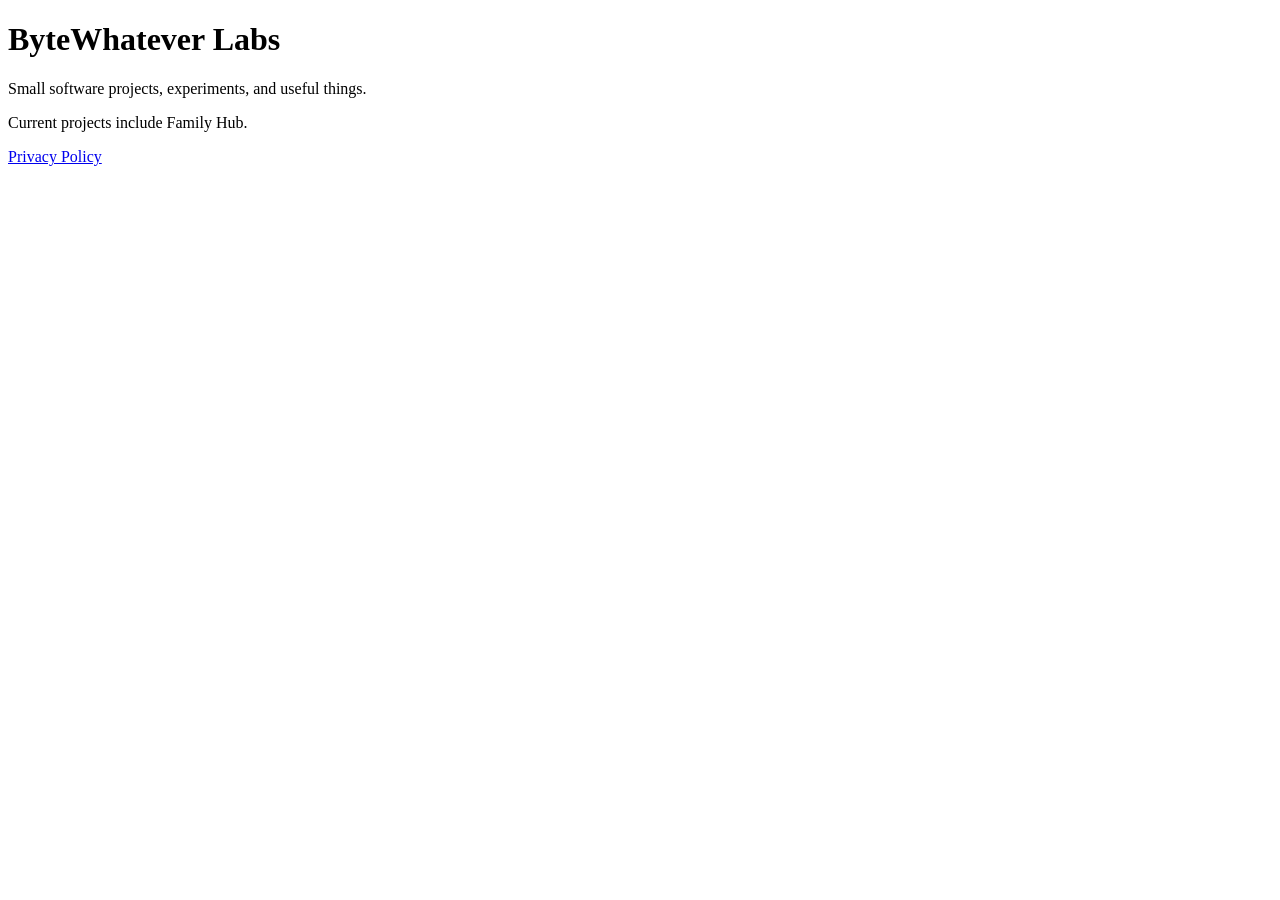
==== index.html @ 075445c0 "Add initial index.html file with basic structure" ====
<!doctype html>
<html lang="en">
<head>
  <meta charset="utf-8">
  <meta name="viewport" content="width=device-width, initial-scale=1">
  <title>ByteWhatever Labs</title>
</head>
<body>
  <h1>ByteWhatever Labs</h1>
  <p>Small software projects, experiments, and useful things.</p>
  <p>Current projects include Family Hub.</p>
  <p><a href="/privacy.html">Privacy Policy</a></p>
</body>
</html>
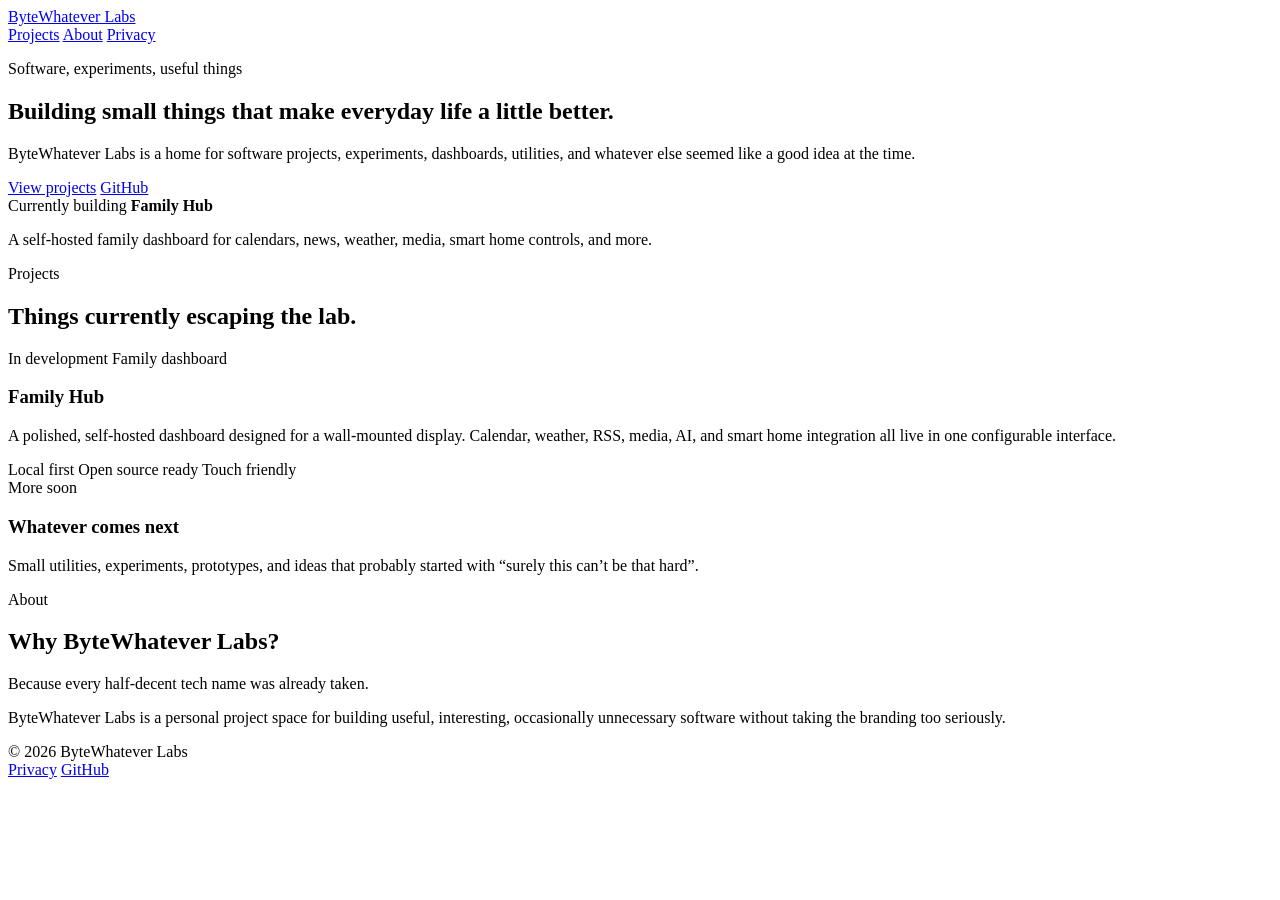
==== commit 1471c8cf: "Enhance index.html with header and meta description Added meta description and structured header for" ====
--- a/index.html
+++ b/index.html
@@ -4,11 +4,124 @@
   <meta charset="utf-8">
   <meta name="viewport" content="width=device-width, initial-scale=1">
   <title>ByteWhatever Labs</title>
+  <meta name="description" content="ByteWhatever Labs builds small software projects, experiments, and useful things.">
+  <link rel="stylesheet" href="styles.css">
 </head>
 <body>
-  <h1>ByteWhatever Labs</h1>
-  <p>Small software projects, experiments, and useful things.</p>
-  <p>Current projects include Family Hub.</p>
-  <p><a href="/privacy.html">Privacy Policy</a></p>
+  <header class="site-header">
+    <div class="container header-inner">
+      <a class="brand" href="/">ByteWhatever Labs</a>
+
+      <nav class="nav">
+        <a href="#projects">Projects</a>
+        <a href="#about">About</a>
+        <a href="/privacy.html">Privacy</a>
+      </nav>
+    </div>
+  </header>
+
+  <main>
+    <section class="hero">
+      <div class="container hero-inner">
+        <div class="hero-copy">
+          <p class="eyebrow">Software, experiments, useful things</p>
+
+          <h1>Building small things that make everyday life a little better.</h1>
+
+          <p class="hero-text">
+            ByteWhatever Labs is a home for software projects, experiments,
+            dashboards, utilities, and whatever else seemed like a good idea at the time.
+          </p>
+
+          <div class="hero-actions">
+            <a class="button primary" href="#projects">View projects</a>
+            <a class="button secondary" href="https://github.com/josefg">GitHub</a>
+          </div>
+        </div>
+
+        <div class="hero-card">
+          <div class="status-dot"></div>
+          <span>Currently building</span>
+          <strong>Family Hub</strong>
+          <p>A self-hosted family dashboard for calendars, news, weather, media, smart home controls, and more.</p>
+        </div>
+      </div>
+    </section>
+
+    <section class="section" id="projects">
+      <div class="container">
+        <div class="section-heading">
+          <p class="eyebrow">Projects</p>
+          <h2>Things currently escaping the lab.</h2>
+        </div>
+
+        <div class="project-grid">
+          <article class="project-card featured">
+            <div class="project-topline">
+              <span class="project-tag">In development</span>
+              <span class="project-type">Family dashboard</span>
+            </div>
+
+            <h3>Family Hub</h3>
+
+            <p>
+              A polished, self-hosted dashboard designed for a wall-mounted display.
+              Calendar, weather, RSS, media, AI, and smart home integration all live in one configurable interface.
+            </p>
+
+            <div class="project-meta">
+              <span>Local first</span>
+              <span>Open source ready</span>
+              <span>Touch friendly</span>
+            </div>
+          </article>
+
+          <article class="project-card muted">
+            <div class="project-topline">
+              <span class="project-tag subtle">More soon</span>
+            </div>
+
+            <h3>Whatever comes next</h3>
+
+            <p>
+              Small utilities, experiments, prototypes, and ideas that probably started with
+              “surely this can’t be that hard”.
+            </p>
+          </article>
+        </div>
+      </div>
+    </section>
+
+    <section class="section about" id="about">
+      <div class="container about-grid">
+        <div>
+          <p class="eyebrow">About</p>
+          <h2>Why ByteWhatever Labs?</h2>
+        </div>
+
+        <div class="about-copy">
+          <p>
+            Because every half-decent tech name was already taken.
+          </p>
+
+          <p>
+            ByteWhatever Labs is a personal project space for building useful,
+            interesting, occasionally unnecessary software without taking the branding too seriously.
+          </p>
+        </div>
+      </div>
+    </section>
+  </main>
+
+  <footer class="site-footer">
+    <div class="container footer-inner">
+      <span>© 2026 ByteWhatever Labs</span>
+
+      <div class="footer-links">
+        <a href="/privacy.html">Privacy</a>
+        <a href="https://github.com/josefg">GitHub</a>
+      </div>
+    </div>
+  </footer>
 </body>
 </html>
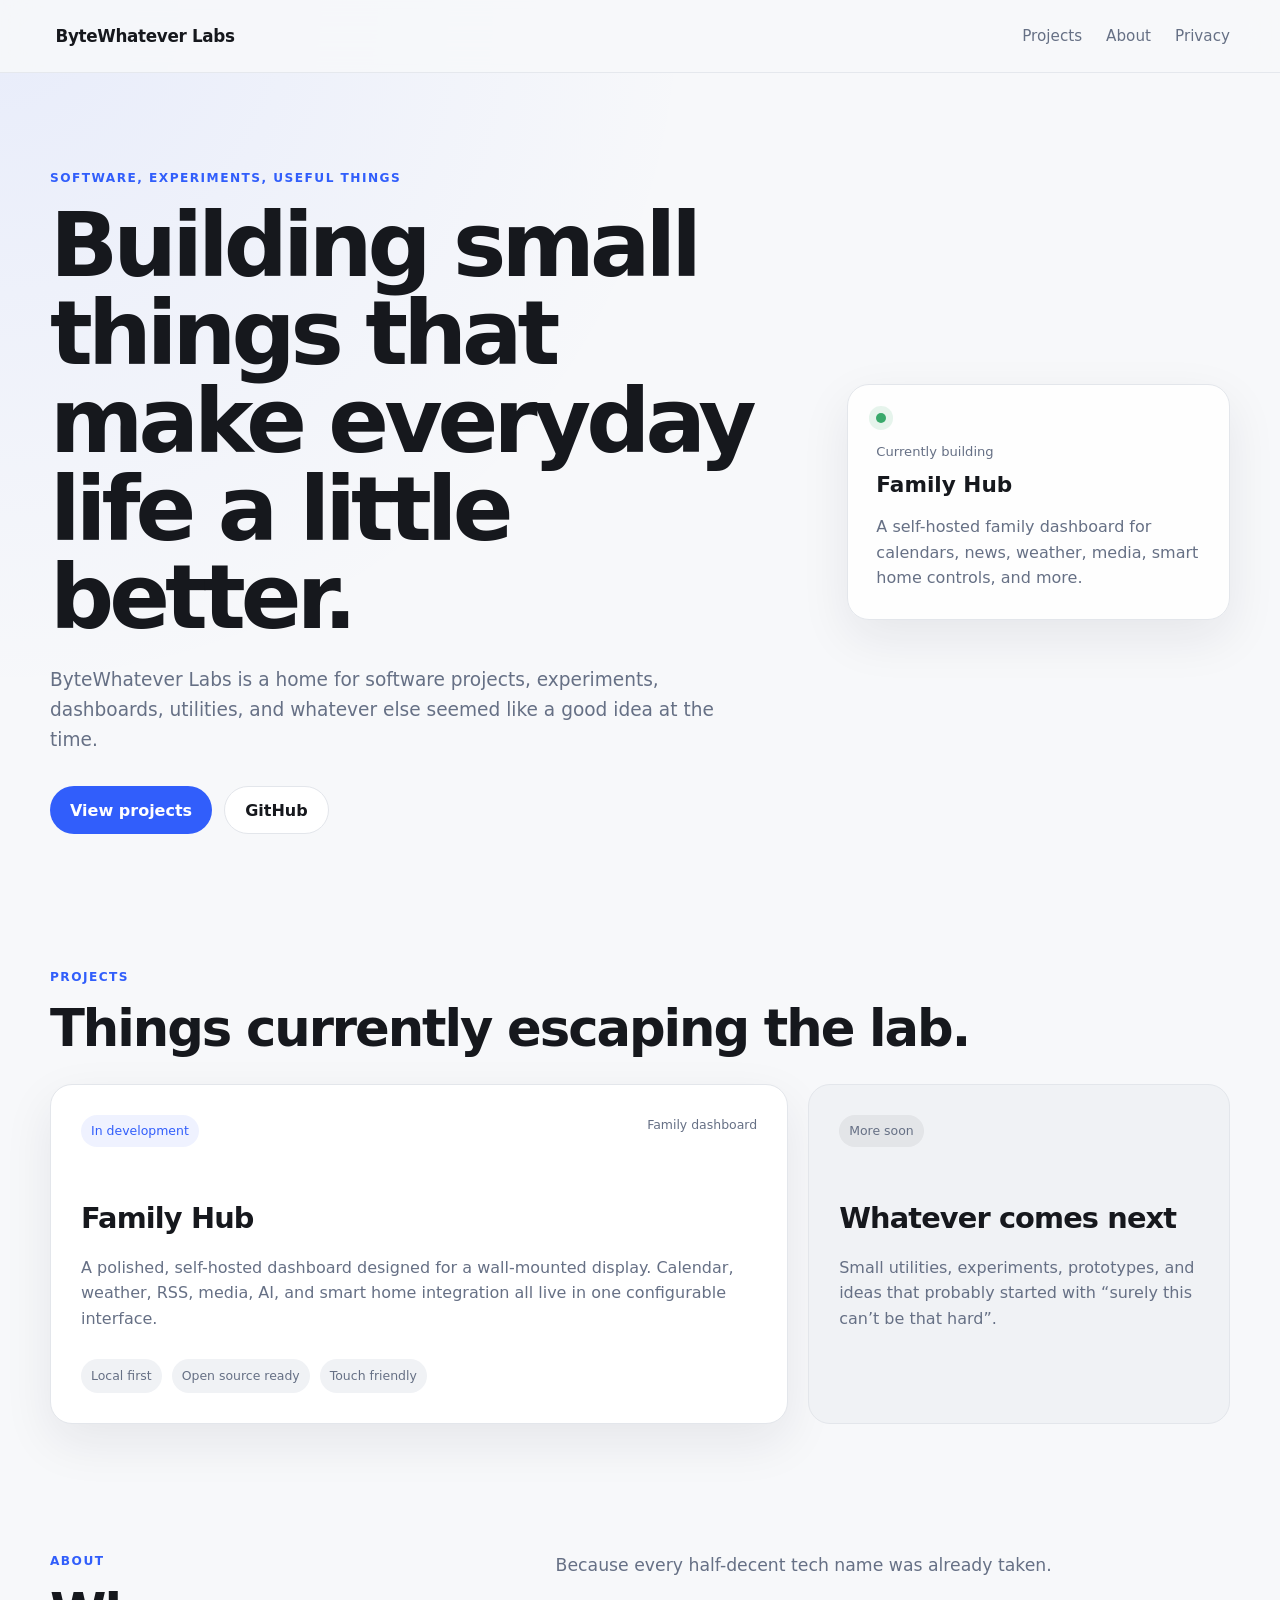
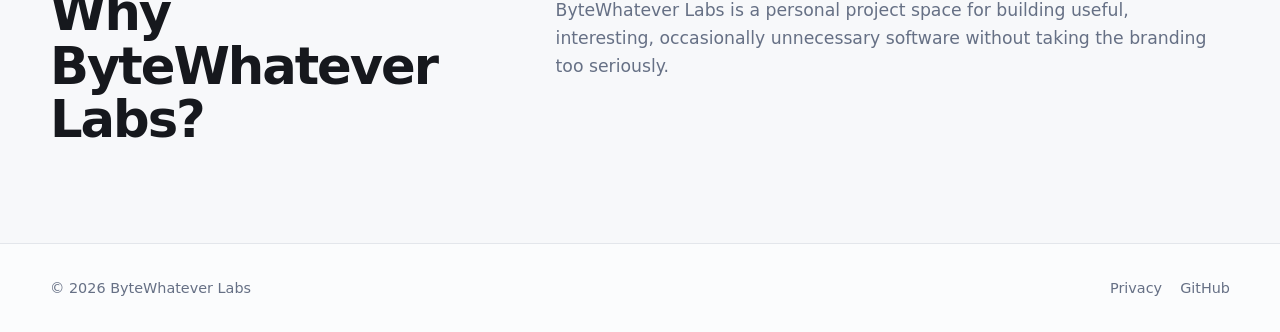
==== commit fb85bedc: "Update brand link with logo and span elements" ====
--- a/index.html
+++ b/index.html
@@ -10,7 +10,10 @@
 <body>
   <header class="site-header">
     <div class="container header-inner">
-      <a class="brand" href="/">ByteWhatever Labs</a>
+      <a class="brand" href="/">
+  <img src="/logo.svg" alt="" class="brand-logo">
+  <span>ByteWhatever Labs</span>
+</a>
 
       <nav class="nav">
         <a href="#projects">Projects</a>
--- a/styles.css
+++ b/styles.css
@@ -0,0 +1,378 @@
+:root {
+  --bg: #f7f8fa;
+  --surface: #ffffff;
+  --surface-soft: #f0f2f5;
+  --text: #16181d;
+  --text-soft: #667085;
+  --border: #e3e6eb;
+  --accent: #315efb;
+  --accent-dark: #2447c6;
+  --shadow: 0 18px 50px rgba(25, 31, 45, 0.08);
+  --radius: 22px;
+  --radius-small: 14px;
+  --max-width: 1180px;
+}
+
+* {
+  box-sizing: border-box;
+}
+
+html {
+  scroll-behavior: smooth;
+}
+
+body {
+  margin: 0;
+  font-family:
+    Inter,
+    ui-sans-serif,
+    system-ui,
+    -apple-system,
+    BlinkMacSystemFont,
+    "Segoe UI",
+    sans-serif;
+  background:
+    radial-gradient(circle at top left, rgba(49, 94, 251, 0.08), transparent 30%),
+    var(--bg);
+  color: var(--text);
+  line-height: 1.6;
+}
+
+a {
+  color: inherit;
+  text-decoration: none;
+}
+
+.container {
+  width: min(calc(100% - 40px), var(--max-width));
+  margin: 0 auto;
+}
+
+.site-header {
+  position: sticky;
+  top: 0;
+  z-index: 10;
+  backdrop-filter: blur(18px);
+  background: rgba(247, 248, 250, 0.86);
+  border-bottom: 1px solid rgba(227, 230, 235, 0.85);
+}
+
+.header-inner {
+  min-height: 72px;
+  display: flex;
+  align-items: center;
+  justify-content: space-between;
+  gap: 24px;
+}
+
+.brand {
+  font-weight: 750;
+  letter-spacing: -0.02em;
+  font-size: 1.05rem;
+}
+
+.nav {
+  display: flex;
+  gap: 24px;
+  font-size: 0.95rem;
+  color: var(--text-soft);
+}
+
+.nav a:hover {
+  color: var(--text);
+}
+
+.hero {
+  padding: 96px 0 70px;
+}
+
+.hero-inner {
+  display: grid;
+  grid-template-columns: minmax(0, 1.55fr) minmax(280px, 0.8fr);
+  gap: 56px;
+  align-items: center;
+}
+
+.eyebrow {
+  margin: 0 0 14px;
+  text-transform: uppercase;
+  letter-spacing: 0.12em;
+  font-size: 0.76rem;
+  font-weight: 700;
+  color: var(--accent);
+}
+
+h1,
+h2,
+h3,
+p {
+  margin-top: 0;
+}
+
+h1 {
+  max-width: 820px;
+  margin-bottom: 24px;
+  font-size: clamp(3rem, 7vw, 5.6rem);
+  line-height: 0.98;
+  letter-spacing: -0.055em;
+}
+
+.hero-text {
+  max-width: 710px;
+  margin-bottom: 32px;
+  font-size: 1.16rem;
+  color: var(--text-soft);
+}
+
+.hero-actions {
+  display: flex;
+  flex-wrap: wrap;
+  gap: 12px;
+}
+
+.button {
+  display: inline-flex;
+  align-items: center;
+  justify-content: center;
+  min-height: 48px;
+  padding: 0 20px;
+  border-radius: 999px;
+  font-weight: 650;
+  transition: 0.2s ease;
+}
+
+.button.primary {
+  background: var(--accent);
+  color: white;
+}
+
+.button.primary:hover {
+  background: var(--accent-dark);
+  transform: translateY(-1px);
+}
+
+.button.secondary {
+  background: var(--surface);
+  border: 1px solid var(--border);
+}
+
+.button.secondary:hover {
+  transform: translateY(-1px);
+  box-shadow: var(--shadow);
+}
+
+.hero-card {
+  position: relative;
+  padding: 28px;
+  border: 1px solid var(--border);
+  border-radius: var(--radius);
+  background: rgba(255, 255, 255, 0.88);
+  box-shadow: var(--shadow);
+}
+
+.hero-card span {
+  display: block;
+  margin-bottom: 6px;
+  font-size: 0.82rem;
+  color: var(--text-soft);
+}
+
+.hero-card strong {
+  display: block;
+  margin-bottom: 12px;
+  font-size: 1.35rem;
+}
+
+.hero-card p {
+  margin-bottom: 0;
+  color: var(--text-soft);
+}
+
+.status-dot {
+  width: 10px;
+  height: 10px;
+  margin-bottom: 18px;
+  border-radius: 50%;
+  background: #39a96b;
+  box-shadow: 0 0 0 7px rgba(57, 169, 107, 0.12);
+}
+
+.section {
+  padding: 64px 0;
+}
+
+.section-heading {
+  margin-bottom: 28px;
+}
+
+.section h2 {
+  margin-bottom: 0;
+  font-size: clamp(2rem, 4vw, 3.2rem);
+  line-height: 1.05;
+  letter-spacing: -0.04em;
+}
+
+.project-grid {
+  display: grid;
+  grid-template-columns: 1.4fr 0.8fr;
+  gap: 20px;
+}
+
+.project-card {
+  min-height: 310px;
+  padding: 30px;
+  border: 1px solid var(--border);
+  border-radius: var(--radius);
+  background: var(--surface);
+}
+
+.project-card.featured {
+  box-shadow: var(--shadow);
+}
+
+.project-card.muted {
+  background: var(--surface-soft);
+}
+
+.project-topline {
+  display: flex;
+  justify-content: space-between;
+  gap: 16px;
+  margin-bottom: 48px;
+}
+
+.project-tag,
+.project-type {
+  font-size: 0.78rem;
+  color: var(--text-soft);
+}
+
+.project-tag {
+  padding: 6px 10px;
+  border-radius: 999px;
+  background: rgba(49, 94, 251, 0.08);
+  color: var(--accent);
+}
+
+.project-tag.subtle {
+  background: rgba(22, 24, 29, 0.06);
+  color: var(--text-soft);
+}
+
+.project-card h3 {
+  margin-bottom: 14px;
+  font-size: 1.8rem;
+  letter-spacing: -0.03em;
+}
+
+.project-card p {
+  max-width: 700px;
+  color: var(--text-soft);
+}
+
+.project-meta {
+  display: flex;
+  flex-wrap: wrap;
+  gap: 10px;
+  margin-top: 28px;
+}
+
+.project-meta span {
+  padding: 7px 10px;
+  border-radius: 999px;
+  background: var(--surface-soft);
+  color: var(--text-soft);
+  font-size: 0.78rem;
+}
+
+.about {
+  padding-bottom: 96px;
+}
+
+.about-grid {
+  display: grid;
+  grid-template-columns: 0.8fr 1.2fr;
+  gap: 56px;
+}
+
+.about-copy {
+  font-size: 1.08rem;
+  color: var(--text-soft);
+}
+
+.site-footer {
+  border-top: 1px solid var(--border);
+  background: rgba(255, 255, 255, 0.6);
+}
+
+.footer-inner {
+  min-height: 88px;
+  display: flex;
+  align-items: center;
+  justify-content: space-between;
+  gap: 20px;
+  color: var(--text-soft);
+  font-size: 0.9rem;
+}
+
+.footer-links {
+  display: flex;
+  gap: 18px;
+}
+
+@media (max-width: 860px) {
+  .hero {
+    padding-top: 64px;
+  }
+
+  .hero-inner,
+  .project-grid,
+  .about-grid {
+    grid-template-columns: 1fr;
+  }
+
+  .hero-inner {
+    gap: 32px;
+  }
+
+  .project-card {
+    min-height: unset;
+  }
+}
+
+@media (max-width: 620px) {
+  .container {
+    width: min(calc(100% - 24px), var(--max-width));
+  }
+
+  .header-inner {
+    min-height: 64px;
+  }
+
+  .nav {
+    gap: 14px;
+    font-size: 0.88rem;
+  }
+
+  h1 {
+    font-size: 2.75rem;
+  }
+
+  .hero {
+    padding-top: 52px;
+  }
+
+  .hero-actions {
+    flex-direction: column;
+  }
+
+  .button {
+    width: 100%;
+  }
+
+  .footer-inner {
+    padding: 22px 0;
+    align-items: flex-start;
+    flex-direction: column;
+  }
+}
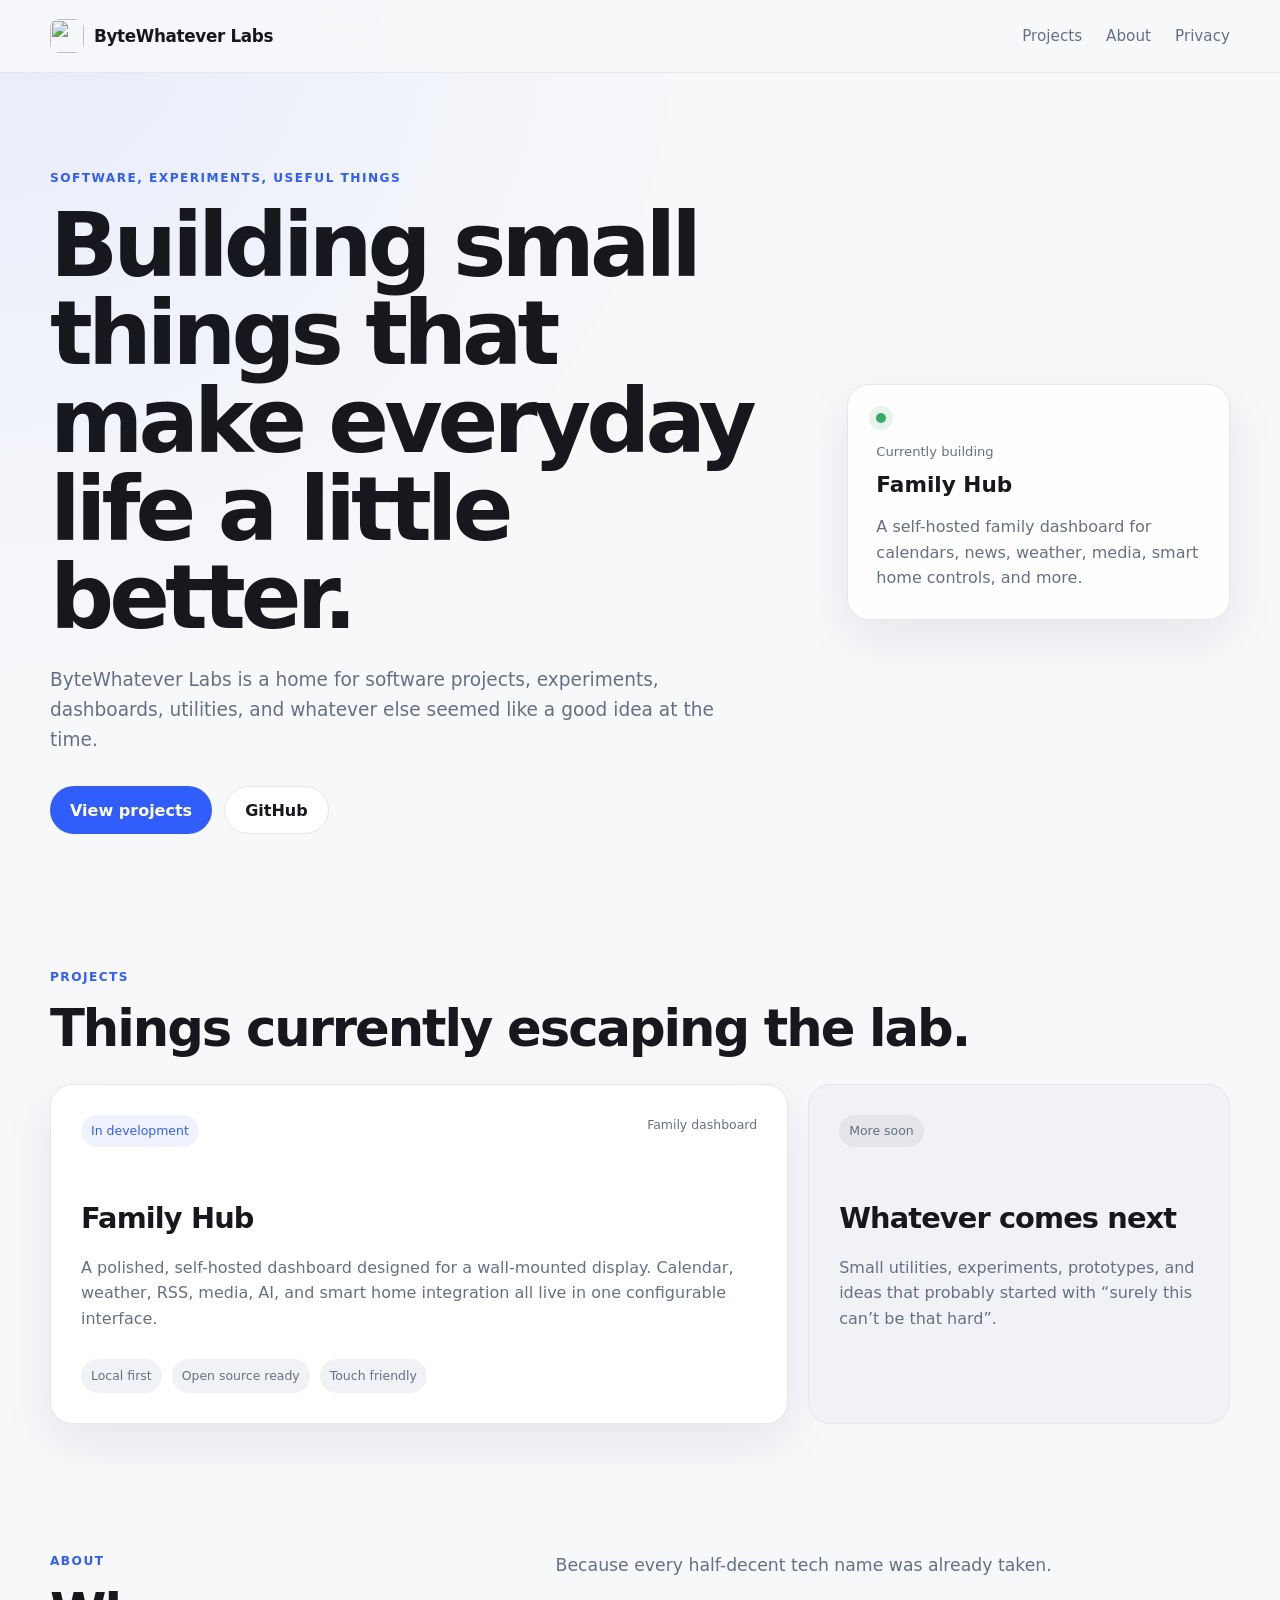
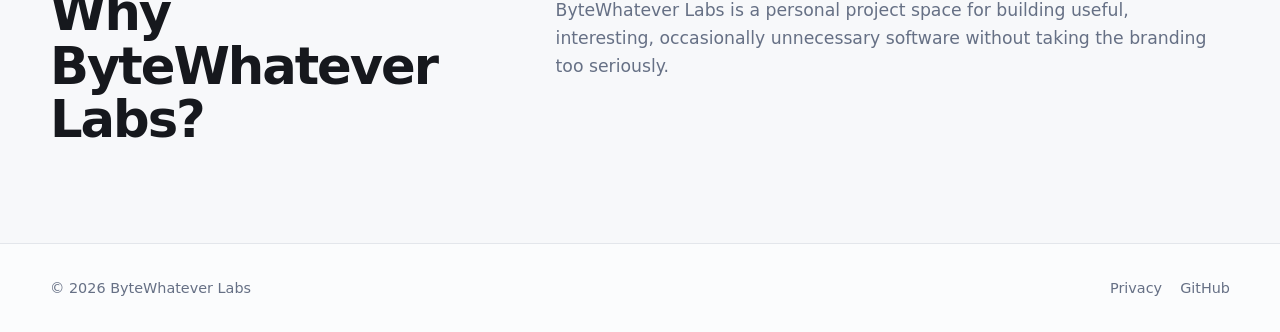
==== commit 530af480: "Add favicon link to index.html" ====
--- a/index.html
+++ b/index.html
@@ -6,6 +6,7 @@
   <title>ByteWhatever Labs</title>
   <meta name="description" content="ByteWhatever Labs builds small software projects, experiments, and useful things.">
   <link rel="stylesheet" href="styles.css">
+  <link rel="icon" href="/logo.svg" type="image/svg+xml">
 </head>
 <body>
   <header class="site-header">
--- a/styles.css
+++ b/styles.css
@@ -66,9 +66,18 @@
 }
 
 .brand {
+  display: inline-flex;
+  align-items: center;
+  gap: 10px;
   font-weight: 750;
   letter-spacing: -0.02em;
   font-size: 1.05rem;
+}
+
+.brand-logo {
+  width: 34px;
+  height: 34px;
+  border-radius: 9px;
 }
 
 .nav {
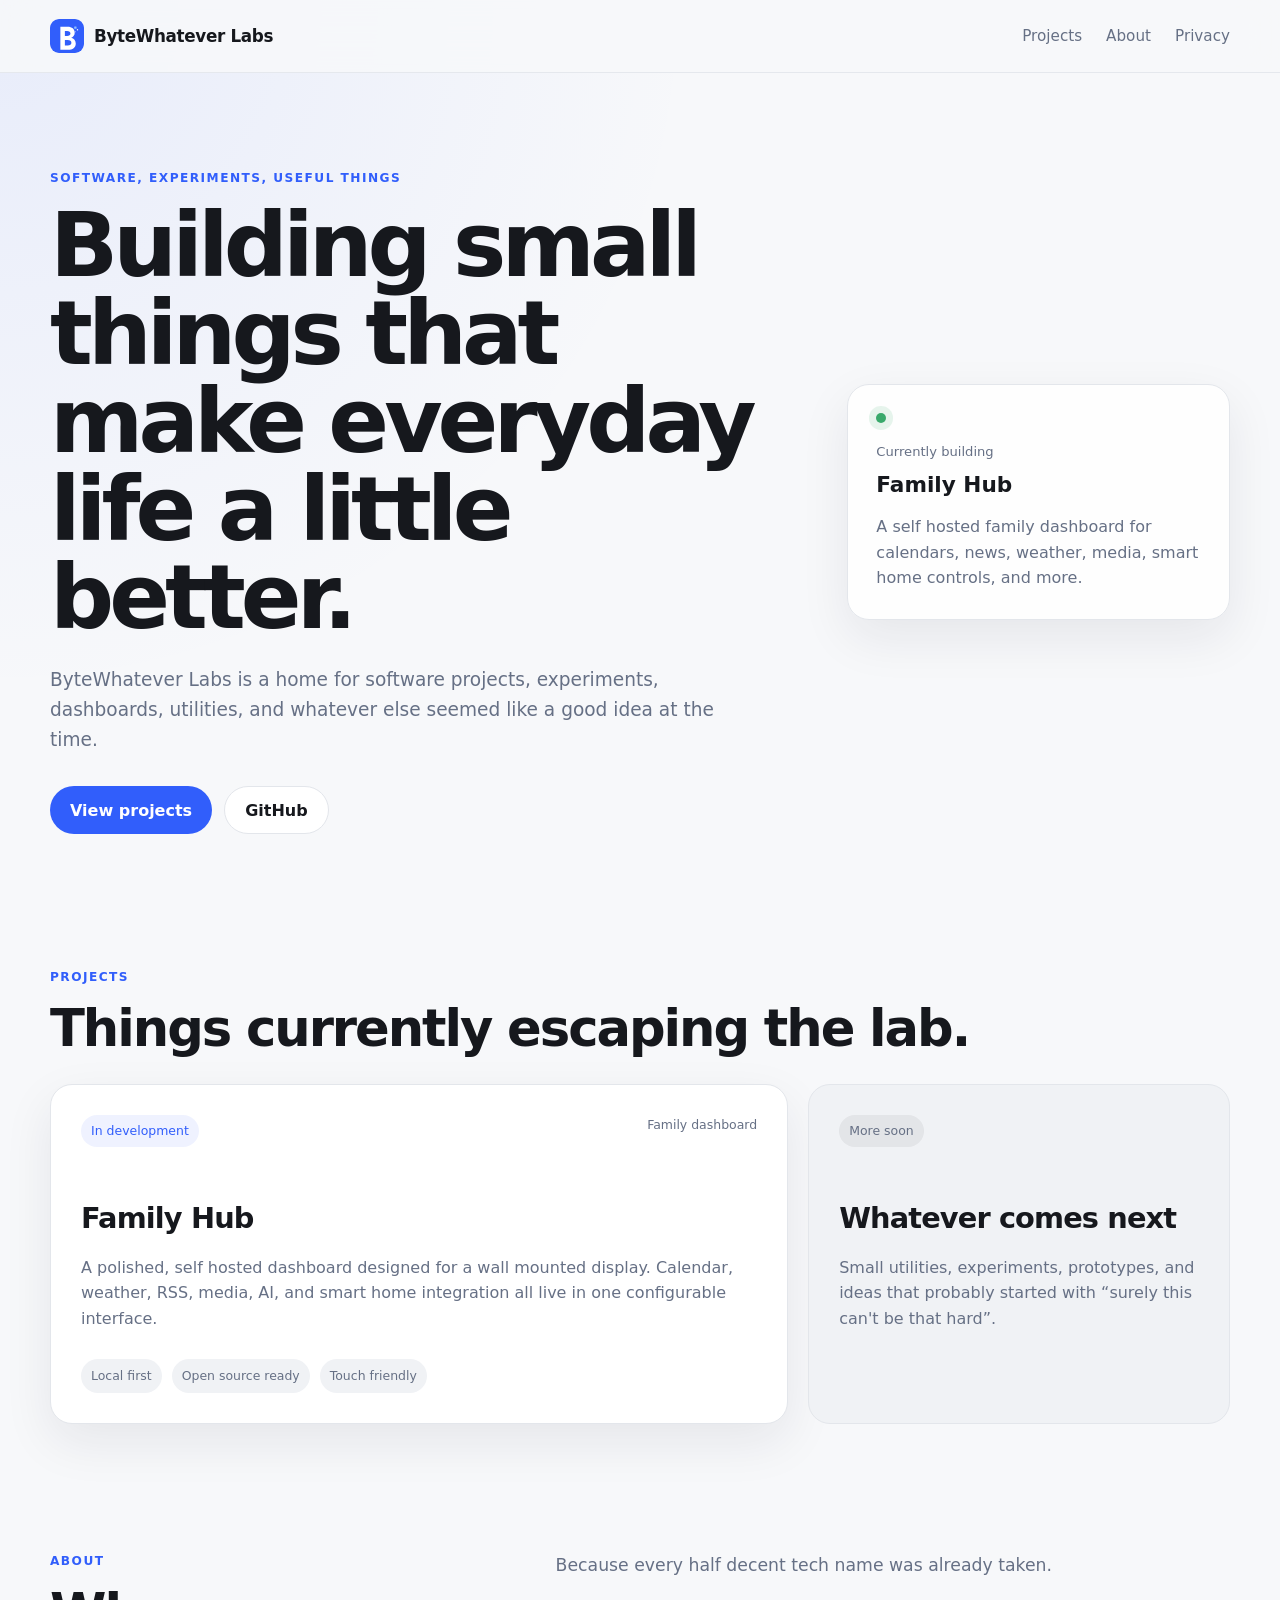
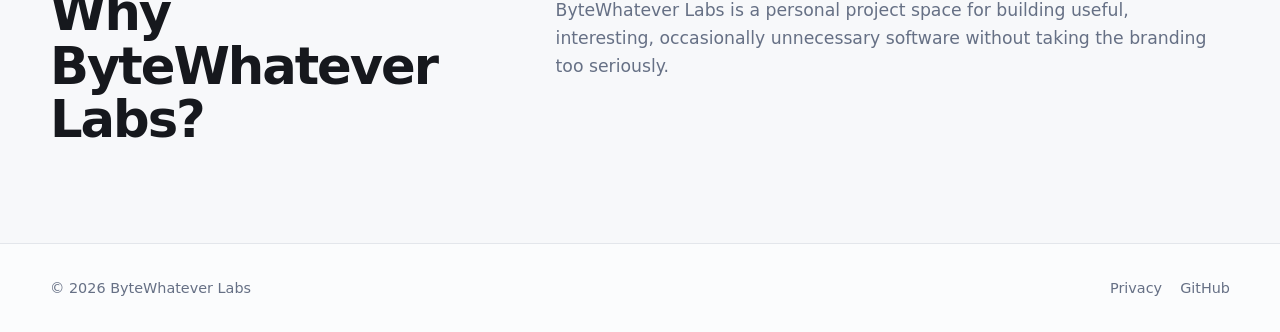
==== commit 3387d030: "Update index.html" ====
--- a/index.html
+++ b/index.html
@@ -3,74 +3,135 @@
 <head>
   <meta charset="utf-8">
   <meta name="viewport" content="width=device-width, initial-scale=1">
+
   <title>ByteWhatever Labs</title>
-  <meta name="description" content="ByteWhatever Labs builds small software projects, experiments, and useful things.">
+
+  <meta
+    name="description"
+    content="ByteWhatever Labs builds small software projects, experiments, and useful things."
+  >
+
+  <link rel="icon" href="logo.svg" type="image/svg+xml">
   <link rel="stylesheet" href="styles.css">
-  <link rel="icon" href="/logo.svg" type="image/svg+xml">
 </head>
+
 <body>
+
   <header class="site-header">
     <div class="container header-inner">
-      <a class="brand" href="/">
-  <img src="/logo.svg" alt="" class="brand-logo">
-  <span>ByteWhatever Labs</span>
-</a>
+
+      <a class="brand" href="index.html">
+        <img src="logo.svg" alt="" class="brand-logo">
+        <span>ByteWhatever Labs</span>
+      </a>
 
       <nav class="nav">
         <a href="#projects">Projects</a>
         <a href="#about">About</a>
-        <a href="/privacy.html">Privacy</a>
+        <a href="privacy.html">Privacy</a>
       </nav>
+
     </div>
   </header>
 
   <main>
+
     <section class="hero">
       <div class="container hero-inner">
+
         <div class="hero-copy">
-          <p class="eyebrow">Software, experiments, useful things</p>
-
-          <h1>Building small things that make everyday life a little better.</h1>
+
+          <p class="eyebrow">
+            Software, experiments, useful things
+          </p>
+
+          <h1>
+            Building small things that make everyday life a little better.
+          </h1>
 
           <p class="hero-text">
             ByteWhatever Labs is a home for software projects, experiments,
-            dashboards, utilities, and whatever else seemed like a good idea at the time.
+            dashboards, utilities, and whatever else seemed like a good idea
+            at the time.
           </p>
 
           <div class="hero-actions">
-            <a class="button primary" href="#projects">View projects</a>
-            <a class="button secondary" href="https://github.com/josefg">GitHub</a>
+
+            <a class="button primary" href="#projects">
+              View projects
+            </a>
+
+            <a
+              class="button secondary"
+              href="https://github.com/josefg"
+              target="_blank"
+              rel="noopener noreferrer"
+            >
+              GitHub
+            </a>
+
           </div>
+
         </div>
 
         <div class="hero-card">
+
           <div class="status-dot"></div>
+
           <span>Currently building</span>
+
           <strong>Family Hub</strong>
-          <p>A self-hosted family dashboard for calendars, news, weather, media, smart home controls, and more.</p>
-        </div>
+
+          <p>
+            A self hosted family dashboard for calendars, news, weather,
+            media, smart home controls, and more.
+          </p>
+
+        </div>
+
       </div>
     </section>
 
     <section class="section" id="projects">
+
       <div class="container">
+
         <div class="section-heading">
-          <p class="eyebrow">Projects</p>
-          <h2>Things currently escaping the lab.</h2>
+
+          <p class="eyebrow">
+            Projects
+          </p>
+
+          <h2>
+            Things currently escaping the lab.
+          </h2>
+
         </div>
 
         <div class="project-grid">
+
           <article class="project-card featured">
+
             <div class="project-topline">
-              <span class="project-tag">In development</span>
-              <span class="project-type">Family dashboard</span>
+
+              <span class="project-tag">
+                In development
+              </span>
+
+              <span class="project-type">
+                Family dashboard
+              </span>
+
             </div>
 
-            <h3>Family Hub</h3>
+            <h3>
+              Family Hub
+            </h3>
 
             <p>
-              A polished, self-hosted dashboard designed for a wall-mounted display.
-              Calendar, weather, RSS, media, AI, and smart home integration all live in one configurable interface.
+              A polished, self hosted dashboard designed for a wall mounted
+              display. Calendar, weather, RSS, media, AI, and smart home
+              integration all live in one configurable interface.
             </p>
 
             <div class="project-meta">
@@ -78,54 +139,99 @@
               <span>Open source ready</span>
               <span>Touch friendly</span>
             </div>
+
           </article>
 
           <article class="project-card muted">
+
             <div class="project-topline">
-              <span class="project-tag subtle">More soon</span>
+
+              <span class="project-tag subtle">
+                More soon
+              </span>
+
             </div>
 
-            <h3>Whatever comes next</h3>
+            <h3>
+              Whatever comes next
+            </h3>
 
             <p>
-              Small utilities, experiments, prototypes, and ideas that probably started with
-              “surely this can’t be that hard”.
+              Small utilities, experiments, prototypes, and ideas that
+              probably started with “surely this can't be that hard”.
             </p>
+
           </article>
-        </div>
-      </div>
+
+        </div>
+
+      </div>
+
     </section>
 
     <section class="section about" id="about">
+
       <div class="container about-grid">
+
         <div>
-          <p class="eyebrow">About</p>
-          <h2>Why ByteWhatever Labs?</h2>
+
+          <p class="eyebrow">
+            About
+          </p>
+
+          <h2>
+            Why ByteWhatever Labs?
+          </h2>
+
         </div>
 
         <div class="about-copy">
+
           <p>
-            Because every half-decent tech name was already taken.
+            Because every half decent tech name was already taken.
           </p>
 
           <p>
             ByteWhatever Labs is a personal project space for building useful,
-            interesting, occasionally unnecessary software without taking the branding too seriously.
-          </p>
-        </div>
-      </div>
+            interesting, occasionally unnecessary software without taking the
+            branding too seriously.
+          </p>
+
+        </div>
+
+      </div>
+
     </section>
+
   </main>
 
   <footer class="site-footer">
+
     <div class="container footer-inner">
-      <span>© 2026 ByteWhatever Labs</span>
+
+      <span>
+        © 2026 ByteWhatever Labs
+      </span>
 
       <div class="footer-links">
-        <a href="/privacy.html">Privacy</a>
-        <a href="https://github.com/josefg">GitHub</a>
-      </div>
+
+        <a href="privacy.html">
+          Privacy
+        </a>
+
+        <a
+          href="https://github.com/josefg"
+          target="_blank"
+          rel="noopener noreferrer"
+        >
+          GitHub
+        </a>
+
+      </div>
+
     </div>
+
   </footer>
+
 </body>
 </html>
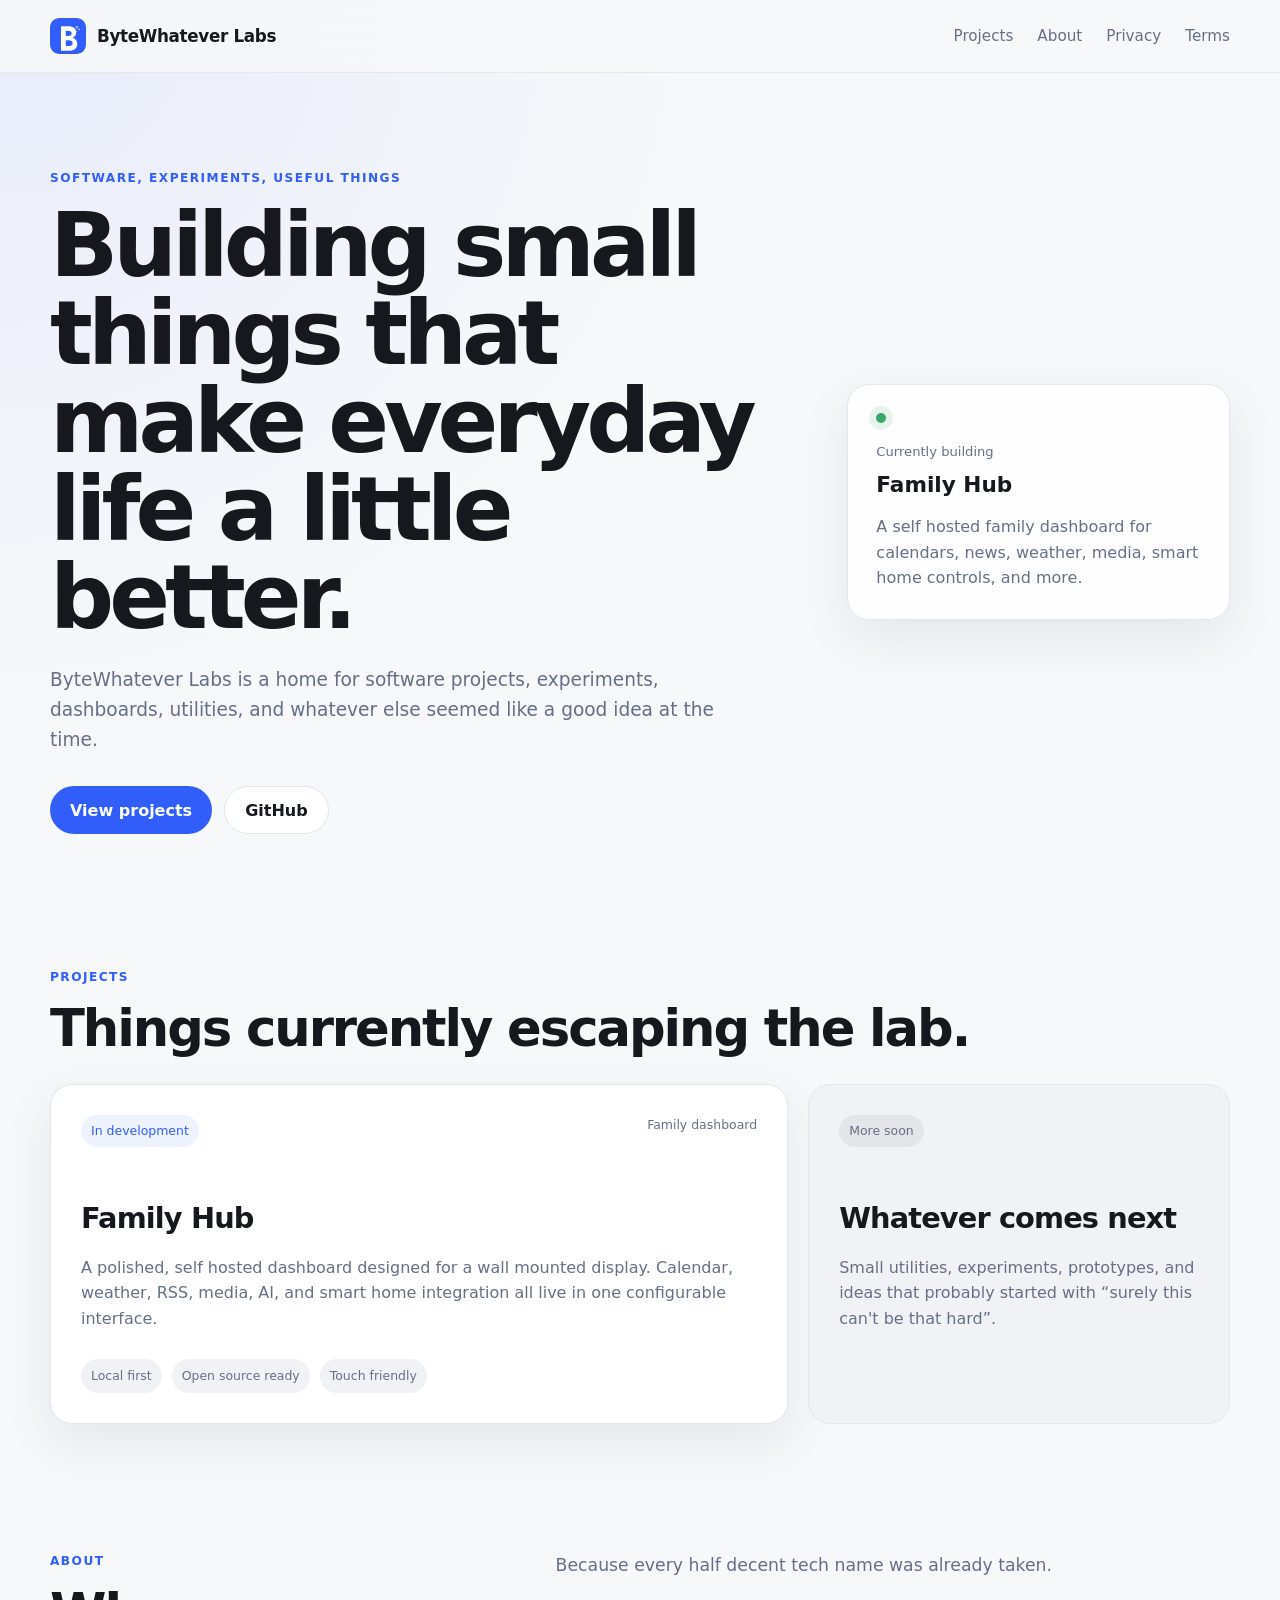
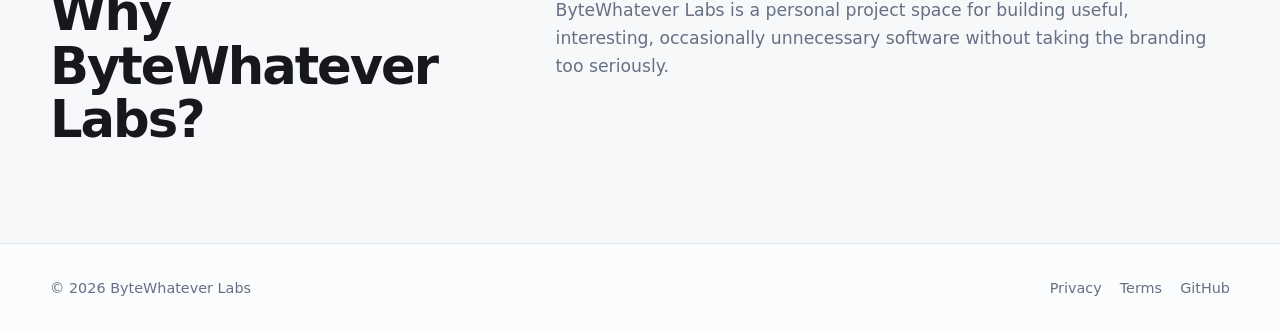
==== commit fdd3f408: "Add Terms link to navigation and footer" ====
--- a/index.html
+++ b/index.html
@@ -29,6 +29,7 @@
         <a href="#projects">Projects</a>
         <a href="#about">About</a>
         <a href="privacy.html">Privacy</a>
+        <a href="terms.html">Terms</a>
       </nav>
 
     </div>
@@ -219,6 +220,10 @@
           Privacy
         </a>
 
+        <a href="terms.html">
+          Terms
+        </a>
+
         <a
           href="https://github.com/josefg"
           target="_blank"
--- a/styles.css
+++ b/styles.css
@@ -9,7 +9,6 @@
   --accent-dark: #2447c6;
   --shadow: 0 18px 50px rgba(25, 31, 45, 0.08);
   --radius: 22px;
-  --radius-small: 14px;
   --max-width: 1180px;
 }
 
@@ -23,6 +22,7 @@
 
 body {
   margin: 0;
+
   font-family:
     Inter,
     ui-sans-serif,
@@ -31,10 +31,17 @@
     BlinkMacSystemFont,
     "Segoe UI",
     sans-serif;
+
   background:
-    radial-gradient(circle at top left, rgba(49, 94, 251, 0.08), transparent 30%),
+    radial-gradient(
+      circle at top left,
+      rgba(49, 94, 251, 0.08),
+      transparent 30%
+    ),
     var(--bg);
+
   color: var(--text);
+
   line-height: 1.6;
 }
 
@@ -47,67 +54,98 @@
   width: min(calc(100% - 40px), var(--max-width));
   margin: 0 auto;
 }
+
+/* HEADER */
 
 .site-header {
   position: sticky;
   top: 0;
   z-index: 10;
+
   backdrop-filter: blur(18px);
+
   background: rgba(247, 248, 250, 0.86);
+
   border-bottom: 1px solid rgba(227, 230, 235, 0.85);
 }
 
 .header-inner {
   min-height: 72px;
+
   display: flex;
   align-items: center;
   justify-content: space-between;
+
   gap: 24px;
 }
 
 .brand {
   display: inline-flex;
   align-items: center;
-  gap: 10px;
+
+  gap: 11px;
+
   font-weight: 750;
   letter-spacing: -0.02em;
   font-size: 1.05rem;
 }
 
 .brand-logo {
-  width: 34px;
-  height: 34px;
+  display: block;
+
+  width: 36px;
+  height: 36px;
+
   border-radius: 9px;
 }
 
 .nav {
   display: flex;
+
   gap: 24px;
+
   font-size: 0.95rem;
-  color: var(--text-soft);
+
+  color: var(--text-soft);
+}
+
+.nav a {
+  transition: color 0.15s ease;
 }
 
 .nav a:hover {
   color: var(--text);
 }
 
+/* HERO */
+
 .hero {
   padding: 96px 0 70px;
 }
 
 .hero-inner {
   display: grid;
-  grid-template-columns: minmax(0, 1.55fr) minmax(280px, 0.8fr);
+
+  grid-template-columns:
+    minmax(0, 1.55fr)
+    minmax(280px, 0.8fr);
+
   gap: 56px;
+
   align-items: center;
 }
 
 .eyebrow {
   margin: 0 0 14px;
+
   text-transform: uppercase;
+
   letter-spacing: 0.12em;
+
   font-size: 0.76rem;
+
   font-weight: 700;
+
   color: var(--accent);
 }
 
@@ -120,91 +158,132 @@
 
 h1 {
   max-width: 820px;
+
   margin-bottom: 24px;
+
   font-size: clamp(3rem, 7vw, 5.6rem);
+
   line-height: 0.98;
+
   letter-spacing: -0.055em;
 }
 
 .hero-text {
   max-width: 710px;
+
   margin-bottom: 32px;
+
   font-size: 1.16rem;
+
   color: var(--text-soft);
 }
 
 .hero-actions {
   display: flex;
   flex-wrap: wrap;
+
   gap: 12px;
 }
 
 .button {
   display: inline-flex;
+
   align-items: center;
   justify-content: center;
+
   min-height: 48px;
+
   padding: 0 20px;
+
   border-radius: 999px;
+
   font-weight: 650;
-  transition: 0.2s ease;
+
+  transition:
+    transform 0.2s ease,
+    box-shadow 0.2s ease,
+    background 0.2s ease;
 }
 
 .button.primary {
   background: var(--accent);
+
   color: white;
 }
 
 .button.primary:hover {
   background: var(--accent-dark);
+
   transform: translateY(-1px);
 }
 
 .button.secondary {
   background: var(--surface);
+
   border: 1px solid var(--border);
 }
 
 .button.secondary:hover {
   transform: translateY(-1px);
+
   box-shadow: var(--shadow);
 }
+
+/* HERO PROJECT CARD */
 
 .hero-card {
   position: relative;
+
   padding: 28px;
+
   border: 1px solid var(--border);
+
   border-radius: var(--radius);
+
   background: rgba(255, 255, 255, 0.88);
+
   box-shadow: var(--shadow);
 }
 
 .hero-card span {
   display: block;
+
   margin-bottom: 6px;
+
   font-size: 0.82rem;
+
   color: var(--text-soft);
 }
 
 .hero-card strong {
   display: block;
+
   margin-bottom: 12px;
+
   font-size: 1.35rem;
 }
 
 .hero-card p {
   margin-bottom: 0;
+
   color: var(--text-soft);
 }
 
 .status-dot {
   width: 10px;
   height: 10px;
+
   margin-bottom: 18px;
+
   border-radius: 50%;
+
   background: #39a96b;
-  box-shadow: 0 0 0 7px rgba(57, 169, 107, 0.12);
-}
+
+  box-shadow:
+    0 0 0 7px rgba(57, 169, 107, 0.12);
+}
+
+/* SECTIONS */
 
 .section {
   padding: 64px 0;
@@ -216,22 +295,33 @@
 
 .section h2 {
   margin-bottom: 0;
+
   font-size: clamp(2rem, 4vw, 3.2rem);
+
   line-height: 1.05;
+
   letter-spacing: -0.04em;
 }
+
+/* PROJECTS */
 
 .project-grid {
   display: grid;
+
   grid-template-columns: 1.4fr 0.8fr;
+
   gap: 20px;
 }
 
 .project-card {
   min-height: 310px;
+
   padding: 30px;
+
   border: 1px solid var(--border);
+
   border-radius: var(--radius);
+
   background: var(--surface);
 }
 
@@ -245,54 +335,73 @@
 
 .project-topline {
   display: flex;
+
   justify-content: space-between;
+
   gap: 16px;
+
   margin-bottom: 48px;
 }
 
 .project-tag,
 .project-type {
   font-size: 0.78rem;
+
   color: var(--text-soft);
 }
 
 .project-tag {
   padding: 6px 10px;
+
   border-radius: 999px;
+
   background: rgba(49, 94, 251, 0.08);
+
   color: var(--accent);
 }
 
 .project-tag.subtle {
   background: rgba(22, 24, 29, 0.06);
+
   color: var(--text-soft);
 }
 
 .project-card h3 {
   margin-bottom: 14px;
+
   font-size: 1.8rem;
+
   letter-spacing: -0.03em;
 }
 
 .project-card p {
   max-width: 700px;
+
   color: var(--text-soft);
 }
 
 .project-meta {
   display: flex;
   flex-wrap: wrap;
+
   gap: 10px;
+
   margin-top: 28px;
 }
 
 .project-meta span {
   padding: 7px 10px;
+
   border-radius: 999px;
+
   background: var(--surface-soft);
-  color: var(--text-soft);
+
+  color: var(--text-soft);
+
   font-size: 0.78rem;
 }
+
+/* ABOUT */
 
 .about {
   padding-bottom: 96px;
@@ -300,36 +409,70 @@
 
 .about-grid {
   display: grid;
+
   grid-template-columns: 0.8fr 1.2fr;
+
   gap: 56px;
 }
 
 .about-copy {
   font-size: 1.08rem;
-  color: var(--text-soft);
-}
+
+  color: var(--text-soft);
+}
+
+/* PRIVACY */
+
+.privacy-section {
+  padding-top: 84px;
+  padding-bottom: 100px;
+}
+
+.privacy-container {
+  max-width: 820px;
+}
+
+.privacy-title {
+  font-size: clamp(2.8rem, 6vw, 4.6rem);
+}
+
+.privacy-card {
+  min-height: auto;
+}
+
+/* FOOTER */
 
 .site-footer {
   border-top: 1px solid var(--border);
+
   background: rgba(255, 255, 255, 0.6);
 }
 
 .footer-inner {
   min-height: 88px;
-  display: flex;
+
+  display: flex;
+
   align-items: center;
   justify-content: space-between;
+
   gap: 20px;
-  color: var(--text-soft);
+
+  color: var(--text-soft);
+
   font-size: 0.9rem;
 }
 
 .footer-links {
   display: flex;
+
   gap: 18px;
 }
 
+/* TABLET */
+
 @media (max-width: 860px) {
+
   .hero {
     padding-top: 64px;
   }
@@ -349,7 +492,10 @@
   }
 }
 
+/* MOBILE */
+
 @media (max-width: 620px) {
+
   .container {
     width: min(calc(100% - 24px), var(--max-width));
   }
@@ -358,9 +504,23 @@
     min-height: 64px;
   }
 
+  .brand span {
+    font-size: 0.95rem;
+  }
+
+  .brand-logo {
+    width: 32px;
+    height: 32px;
+  }
+
   .nav {
     gap: 14px;
+
     font-size: 0.88rem;
+  }
+
+  .nav a:first-child {
+    display: none;
   }
 
   h1 {
@@ -381,7 +541,9 @@
 
   .footer-inner {
     padding: 22px 0;
+
     align-items: flex-start;
+
     flex-direction: column;
   }
 }
